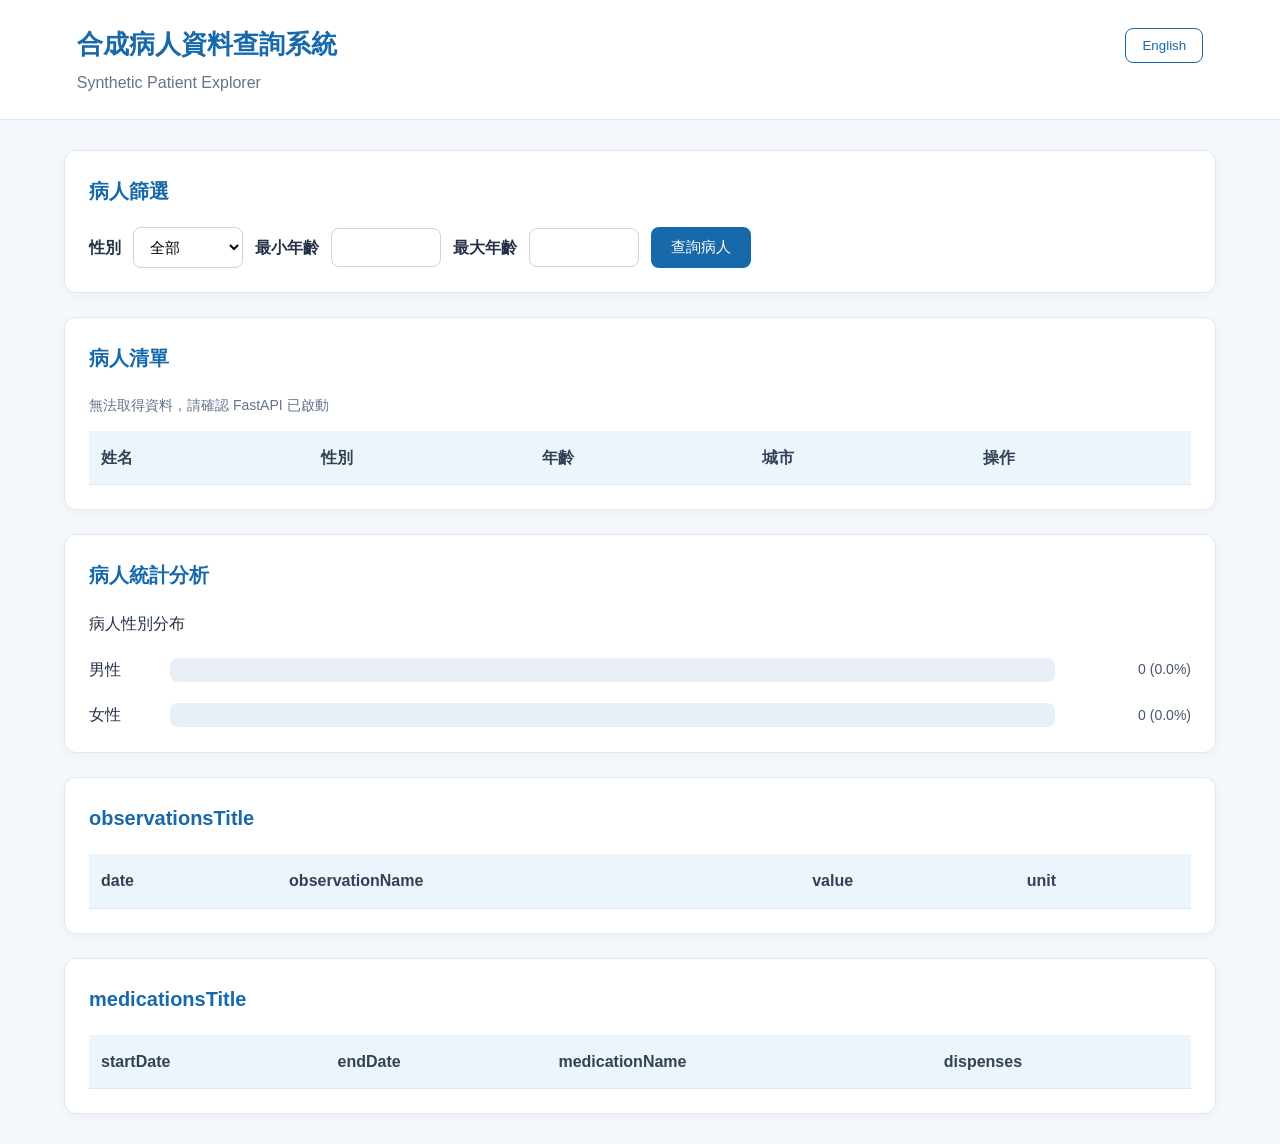
==== frontend/index.html @ 7e54cc36 "feat: add patient explorer, bilingual UI and FHIR validation" ====
<!DOCTYPE html>
<html lang="zh-Hant">
<head>
    <meta charset="UTF-8">
    <meta name="viewport" content="width=device-width, initial-scale=1.0">

    <title>Synthetic Patient Explorer</title>

    <link rel="stylesheet" href="style.css">
</head>

<body>
    <header>
        <h1 data-i18n="title">合成病人資料查詢系統</h1>
        <p data-i18n="subtitle">Synthetic Patient Explorer</p>

        <button id="languageBtn" type="button">
            English
        </button>
    </header>

    <main>
        <section>
            <h2 data-i18n="filters">病人篩選</h2>

            <form id="filterForm">
                <label for="gender" data-i18n="gender">
                    性別
                </label>

                <select id="gender">
                    <option value="" data-i18n="all">
                        全部
                    </option>
                    <option value="M" data-i18n="male">
                        男性
                    </option>
                    <option value="F" data-i18n="female">
                        女性
                    </option>
                </select>

                <label for="minAge" data-i18n="minAge">
                    最小年齡
                </label>
                <input id="minAge" type="number" min="0" max="130">

                <label for="maxAge" data-i18n="maxAge">
                    最大年齡
                </label>
                <input id="maxAge" type="number" min="0" max="130">

                <button type="submit" data-i18n="search">
                    查詢病人
                </button>
            </form>
        </section>

        <section>
            <h2 data-i18n="patientList">病人清單</h2>

            <p id="resultCount"></p>

            <table>
                <thead>
                    <tr>
                        <th data-i18n="name">姓名</th>
                        <th data-i18n="gender">性別</th>
                        <th data-i18n="age">年齡</th>
                        <th data-i18n="city">城市</th>
                        <th data-i18n="action">操作</th>
                    </tr>
                </thead>

                <tbody id="patientTableBody">
                </tbody>
            </table>
        </section>

        <section>
            <h2 data-i18n="statistics">病人統計分析</h2>
            <p data-i18n="genderChart">病人性別分布</p>

            <div class="chart-container">
                <div class="chart-row">
                    <span id="maleLabel">男性</span>
                    <div class="chart-track">
                        <div id="maleBar" class="chart-bar male-bar"></div>
                    </div>
                    <span id="maleCount">0</span>
                </div>

                <div class="chart-row">
                    <span id="femaleLabel">女性</span>
                    <div class="chart-track">
                        <div id="femaleBar" class="chart-bar female-bar"></div>
                    </div>
                    <span id="femaleCount">0</span>
                </div>
            </div>
        </section>

        <!-- B3：檢驗與觀察紀錄 -->
        <section>
            <h2 data-i18n="observationsTitle">
                檢驗與觀察紀錄
            </h2>

            <p id="observationCount"></p>

            <div class="table-wrapper">
                <table>
                    <thead>
                        <tr>
                            <th data-i18n="date">日期</th>
                            <th data-i18n="observationName">項目</th>
                            <th data-i18n="value">數值</th>
                            <th data-i18n="unit">單位</th>
                        </tr>
                    </thead>
                    <tbody id="observationTableBody"></tbody>
                </table>
            </div>
        </section>

        <!-- B3：用藥紀錄 -->
        <section>
            <h2 data-i18n="medicationsTitle">
                用藥紀錄
            </h2>

            <p id="medicationCount"></p>

            <div class="table-wrapper">
                <table>
                    <thead>
                        <tr>
                            <th data-i18n="startDate">開始日期</th>
                            <th data-i18n="endDate">結束日期</th>
                            <th data-i18n="medicationName">藥品名稱</th>
                            <th data-i18n="dispenses">領藥次數</th>
                        </tr>
                    </thead>
                    <tbody id="medicationTableBody"></tbody>
                </table>
            </div>
        </section>

    </main>

    <script src="app.js"></script>
</body>
</html>
---- frontend/style.css ----
/* 全站基本設定 */
* {
    box-sizing: border-box;
}

body {
    margin: 0;
    font-family: "Microsoft JhengHei", "Noto Sans TC",
                 Arial, sans-serif;
    background-color: #f4f7fb;
    color: #243247;
    line-height: 1.6;
}

/* 頁首 */
header {
    position: relative;
    background-color: #ffffff;
    padding: 24px 6%;
    border-bottom: 1px solid #e2e8f0;
}

header h1 {
    margin: 0;
    color: #1769aa;
    font-size: 26px;
}

header p {
    margin: 4px 0 0;
    color: #64748b;
}

/* 中英文切換 */
#languageBtn {
    position: absolute;
    top: 28px;
    right: 6%;
    background: #ffffff;
    color: #1769aa;
    border: 1px solid #1769aa;
    padding: 9px 16px;
    border-radius: 8px;
    cursor: pointer;
}

#languageBtn:hover {
    background-color: #eaf4fc;
}

/* 主要內容 */
main {
    width: 90%;
    max-width: 1200px;
    margin: 30px auto;
}

section {
    background-color: #ffffff;
    border: 1px solid #e2e8f0;
    border-radius: 12px;
    padding: 24px;
    margin-bottom: 24px;
    box-shadow: 0 3px 12px rgba(0, 0, 0, 0.03);
}

section h2 {
    margin: 0 0 20px;
    font-size: 20px;
    color: #1769aa;
}

/* 篩選表單 */
#filterForm {
    display: flex;
    align-items: center;
    flex-wrap: wrap;
    gap: 12px;
}

label {
    font-weight: 600;
}

input,
select {
    padding: 10px 12px;
    border: 1px solid #cbd5e1;
    border-radius: 8px;
    font-size: 15px;
    background: white;
    min-width: 110px;
}

input:focus,
select:focus {
    outline: 2px solid #93c5fd;
    border-color: #1769aa;
}

/* 查詢按鈕 */
#filterForm button {
    padding: 11px 20px;
    background-color: #1769aa;
    color: #ffffff;
    border: none;
    border-radius: 8px;
    font-size: 15px;
    cursor: pointer;
}

#filterForm button:hover {
    background-color: #125589;
}

/* 查詢筆數 */
#resultCount {
    color: #64748b;
    font-size: 14px;
}

/* 病人清單表格 */
table {
    width: 100%;
    border-collapse: collapse;
}

thead {
    background-color: #edf5fc;
}

th,
td {
    padding: 14px 12px;
    text-align: left;
    border-bottom: 1px solid #e2e8f0;
}

th {
    color: #334155;
    font-weight: 600;
}

tbody tr:hover {
    background-color: #f8fbff;
}

/* 病人詳細資料連結 */
td a {
    color: #1769aa;
    text-decoration: none;
    font-weight: 600;
}

td a:hover {
    text-decoration: underline;
}

/* 手機與小螢幕 */
@media (max-width: 768px) {
    header {
        padding: 20px;
    }

    header h1 {
        font-size: 20px;
        padding-right: 85px;
    }

    #languageBtn {
        right: 20px;
        top: 20px;
    }

    main {
        width: 95%;
        margin: 18px auto;
    }

    section {
        padding: 16px;
        overflow-x: auto;
    }

    #filterForm {
        align-items: stretch;
        flex-direction: column;
    }

    input,
    select,
    #filterForm button {
        width: 100%;
    }

    table {
        min-width: 550px;
    }
}

/* 病人詳細資料 */
#backLink {
    color: #1769aa;
    text-decoration: none;
    font-weight: 600;
}

#backLink:hover {
    text-decoration: underline;
}

.patient-info-grid {
    display: grid;
    grid-template-columns: repeat(2, minmax(0, 1fr));
    gap: 18px;
}

.info-item {
    display: flex;
    flex-direction: column;
    gap: 4px;
    padding: 12px;
    background: #f8fafc;
    border-radius: 8px;
    overflow-wrap: anywhere;
}

.info-item strong {
    color: #64748b;
    font-size: 13px;
}

.encounter-card {
    margin: 0 0 18px;
    padding: 18px 20px;
    border-left: 4px solid #1769aa;
    background: #f8fafc;
    border-radius: 0 10px 10px 0;
}

.encounter-card h3 {
    margin: 0 0 10px;
    color: #1769aa;
}

.encounter-card p {
    margin: 6px 0;
}

.encounter-card ul {
    margin-bottom: 0;
    padding-left: 22px;
}

@media (max-width: 600px) {
    .patient-info-grid {
        grid-template-columns: 1fr;
    }
}

/* B2：病人性別統計圖表 */
.chart-container {
    display: flex;
    flex-direction: column;
    gap: 20px;
    margin-top: 20px;
}

.chart-row {
    display: grid;
    grid-template-columns: 65px minmax(0, 1fr) 120px;
    align-items: center;
    gap: 16px;
}

.chart-track {
    height: 24px;
    background-color: #e8eef5;
    border-radius: 8px;
    overflow: hidden;
}

.chart-bar {
    height: 100%;
    width: 0;
    border-radius: 8px;
    transition: width 0.3s ease;
}

.male-bar {
    background-color: #2879bd;
}

.female-bar {
    background-color: #e58ca7;
}

#maleCount,
#femaleCount {
    font-size: 14px;
    color: #475569;
    text-align: right;
}

@media (max-width: 600px) {
    .chart-row {
        grid-template-columns: 48px minmax(0, 1fr) 95px;
        gap: 8px;
    }
}
/* B3：檢驗與用藥資料表 */
.table-wrapper {
    width: 100%;
    overflow-x: auto;
}

.table-wrapper table {
    min-width: 600px;
}

.table-wrapper td {
    overflow-wrap: anywhere;
}
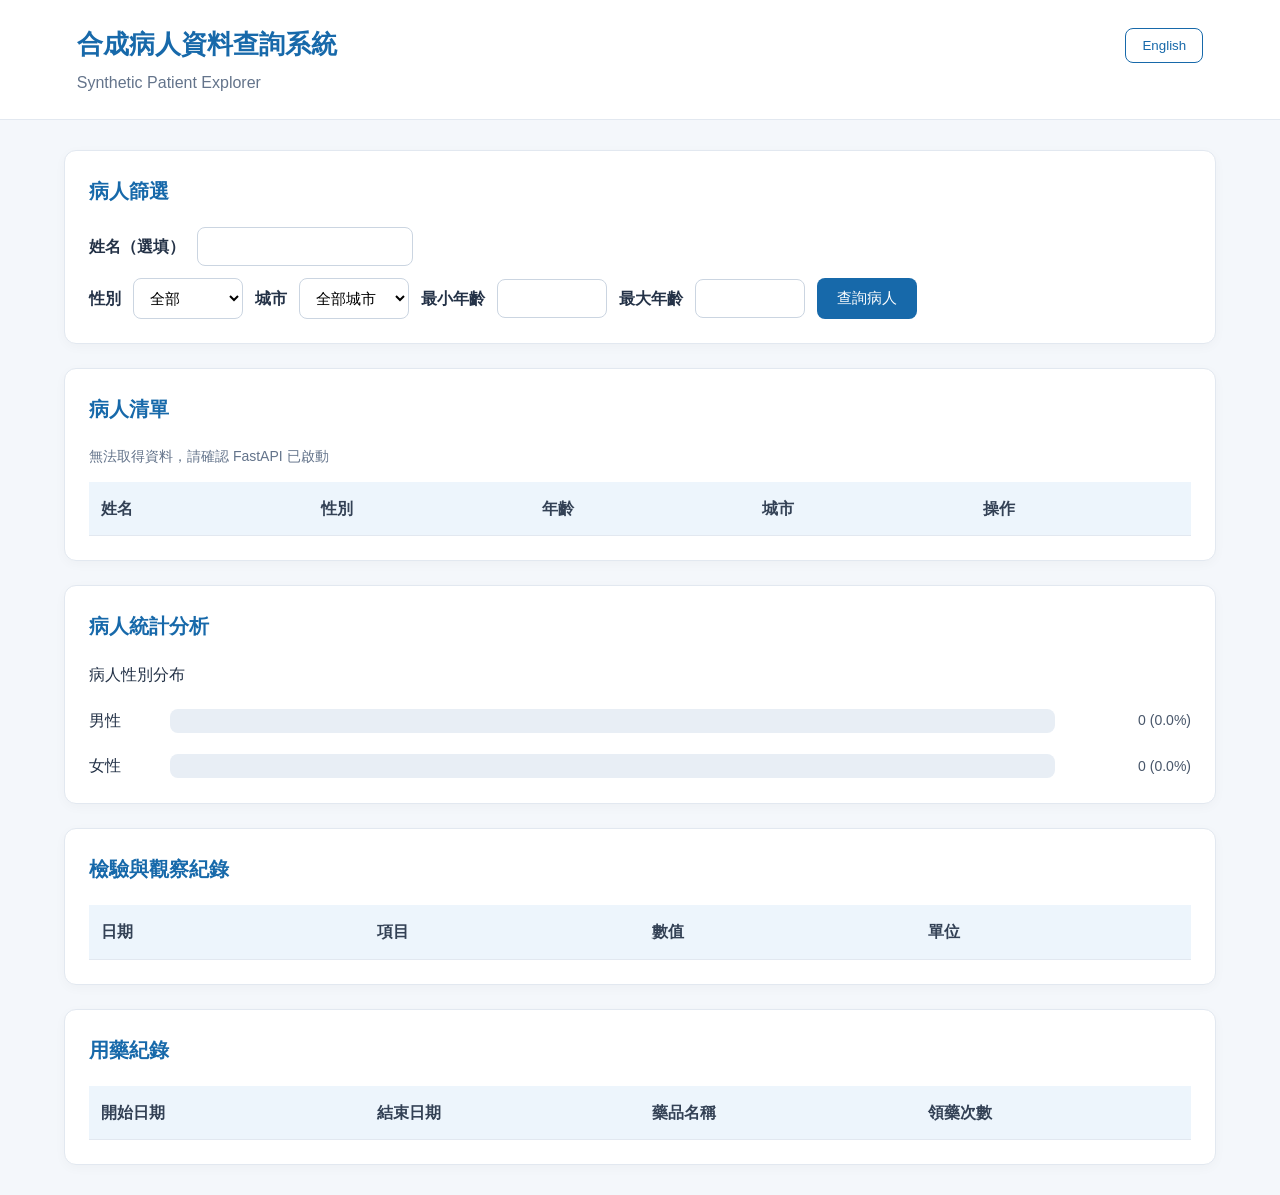
==== commit 051595e7: "feat: improve patient search and detail navigation" ====
--- a/frontend/index.html
+++ b/frontend/index.html
@@ -7,11 +7,11 @@
 
     <title>Synthetic Patient Explorer</title>
 
-    <link rel="stylesheet" href="style.css">
+    <link rel="stylesheet" href="style.css?v=patient-search">
 </head>
 
 <body>
-    <header>
+    <header class="site-header">
         <h1 data-i18n="title">合成病人資料查詢系統</h1>
         <p data-i18n="subtitle">Synthetic Patient Explorer</p>
 
@@ -25,6 +25,11 @@
             <h2 data-i18n="filters">病人篩選</h2>
 
             <form id="filterForm">
+                <div class="name-filter">
+                    <label for="patientName" data-i18n="optionalName">姓名（選填）</label>
+                    <input id="patientName" type="search">
+                </div>
+
                 <label for="gender" data-i18n="gender">
                     性別
                 </label>
@@ -39,6 +44,11 @@
                     <option value="F" data-i18n="female">
                         女性
                     </option>
+                </select>
+
+                <label for="city" data-i18n="city">城市</label>
+                <select id="city">
+                    <option value="" data-i18n="allCities">全部城市</option>
                 </select>
 
                 <label for="minAge" data-i18n="minAge">
@@ -149,6 +159,7 @@
 
     </main>
 
-    <script src="app.js"></script>
+    <script src="site-header.js"></script>
+    <script src="app.js?v=patient-search"></script>
 </body>
 </html>
--- a/frontend/style.css
+++ b/frontend/style.css
@@ -21,6 +21,30 @@
     border-bottom: 1px solid #e2e8f0;
 }
 
+.site-header {
+    position: sticky;
+    top: 0;
+    z-index: 10;
+}
+
+.site-header.is-compact {
+    padding-block: 8px;
+    min-height: 56px;
+}
+
+.site-header.is-compact h1 {
+    font-size: 20px;
+}
+
+.site-header.is-compact p {
+    display: none;
+}
+
+.site-header.is-compact #languageBtn {
+    top: 50%;
+    transform: translateY(-50%);
+}
+
 header h1 {
     margin: 0;
     color: #1769aa;
@@ -79,6 +103,14 @@
     gap: 12px;
 }
 
+.name-filter {
+    display: flex;
+    flex-basis: 100%;
+    align-items: center;
+    flex-wrap: wrap;
+    gap: 8px 12px;
+}
+
 label {
     font-weight: 600;
 }
@@ -200,6 +232,96 @@
 }
 
 /* 病人詳細資料 */
+.detail-section {
+    scroll-margin-top: 6rem;
+}
+
+.detail-nav {
+    position: fixed;
+    top: 50%;
+    right: 0;
+    z-index: 11;
+    width: 44px;
+    transform: translateY(-50%);
+    background: #fff;
+    border: 1px solid #cbd5e1;
+    border-radius: 10px 0 0 10px;
+    filter: drop-shadow(0 3px 6px rgba(36, 50, 71, 0.12));
+}
+
+.detail-nav[open] {
+    border-radius: 0;
+    border-left-color: transparent;
+}
+
+.detail-nav summary {
+    display: grid;
+    place-items: center;
+    height: min(188px, 85dvh);
+    padding: 0;
+    list-style: none;
+    color: #1769aa;
+    font-weight: 600;
+    letter-spacing: 0.12em;
+    cursor: pointer;
+}
+
+.detail-nav summary span {
+    writing-mode: vertical-rl;
+    line-height: 1;
+}
+
+.detail-nav summary::-webkit-details-marker {
+    display: none;
+}
+
+.detail-nav summary:focus-visible {
+    outline-offset: -4px;
+}
+
+.detail-nav nav {
+    display: none;
+    position: absolute;
+    top: -1px;
+    bottom: -1px;
+    right: 100%;
+    width: max-content;
+    max-width: calc(100vw - 56px);
+    overflow-y: auto;
+    padding: 6px;
+    background: #fff;
+    border: 1px solid #cbd5e1;
+    border-right: 0;
+    border-radius: 10px 0 0 10px;
+}
+
+.detail-nav[open] nav {
+    display: grid;
+}
+
+@media (prefers-reduced-motion: no-preference) {
+    .detail-nav[open] nav {
+        animation: detail-nav-extend 180ms ease-out;
+    }
+
+    @keyframes detail-nav-extend {
+        from { clip-path: inset(0 0 0 100%); }
+        to { clip-path: inset(0); }
+    }
+}
+
+.detail-nav a {
+    padding: 8px 12px;
+    color: #1769aa;
+    text-decoration: none;
+    border-radius: 6px;
+}
+
+.detail-nav a:hover,
+.detail-nav a:focus-visible {
+    background: #eaf4fc;
+}
+
 #backLink {
     color: #1769aa;
     text-decoration: none;
@@ -231,6 +353,24 @@
     font-size: 13px;
 }
 
+.encounter-controls {
+    display: flex;
+    flex-wrap: wrap;
+    gap: 12px;
+}
+
+.encounter-controls label {
+    display: grid;
+    gap: 4px;
+    flex: 0 1 200px;
+    min-width: 0;
+}
+
+.encounter-controls select {
+    width: 100%;
+    min-width: 0;
+}
+
 .encounter-card {
     margin: 0 0 18px;
     padding: 18px 20px;
